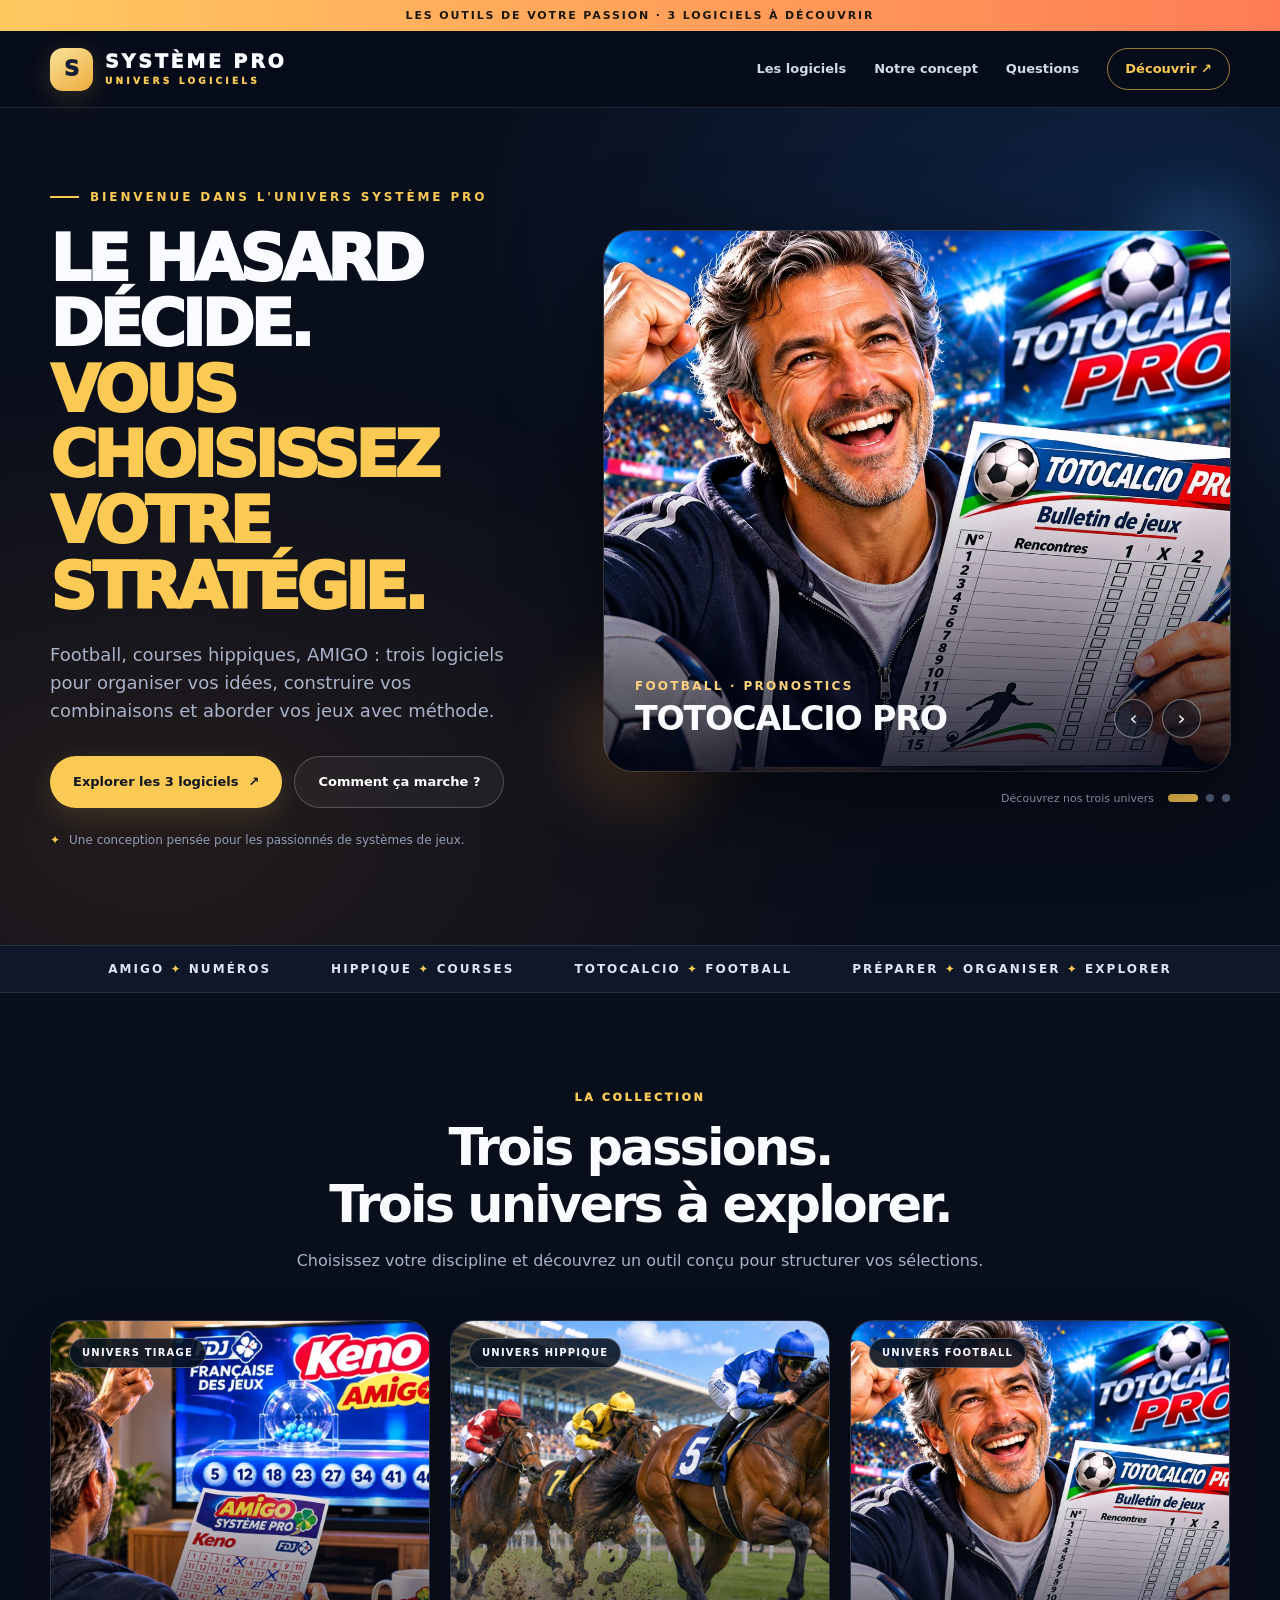
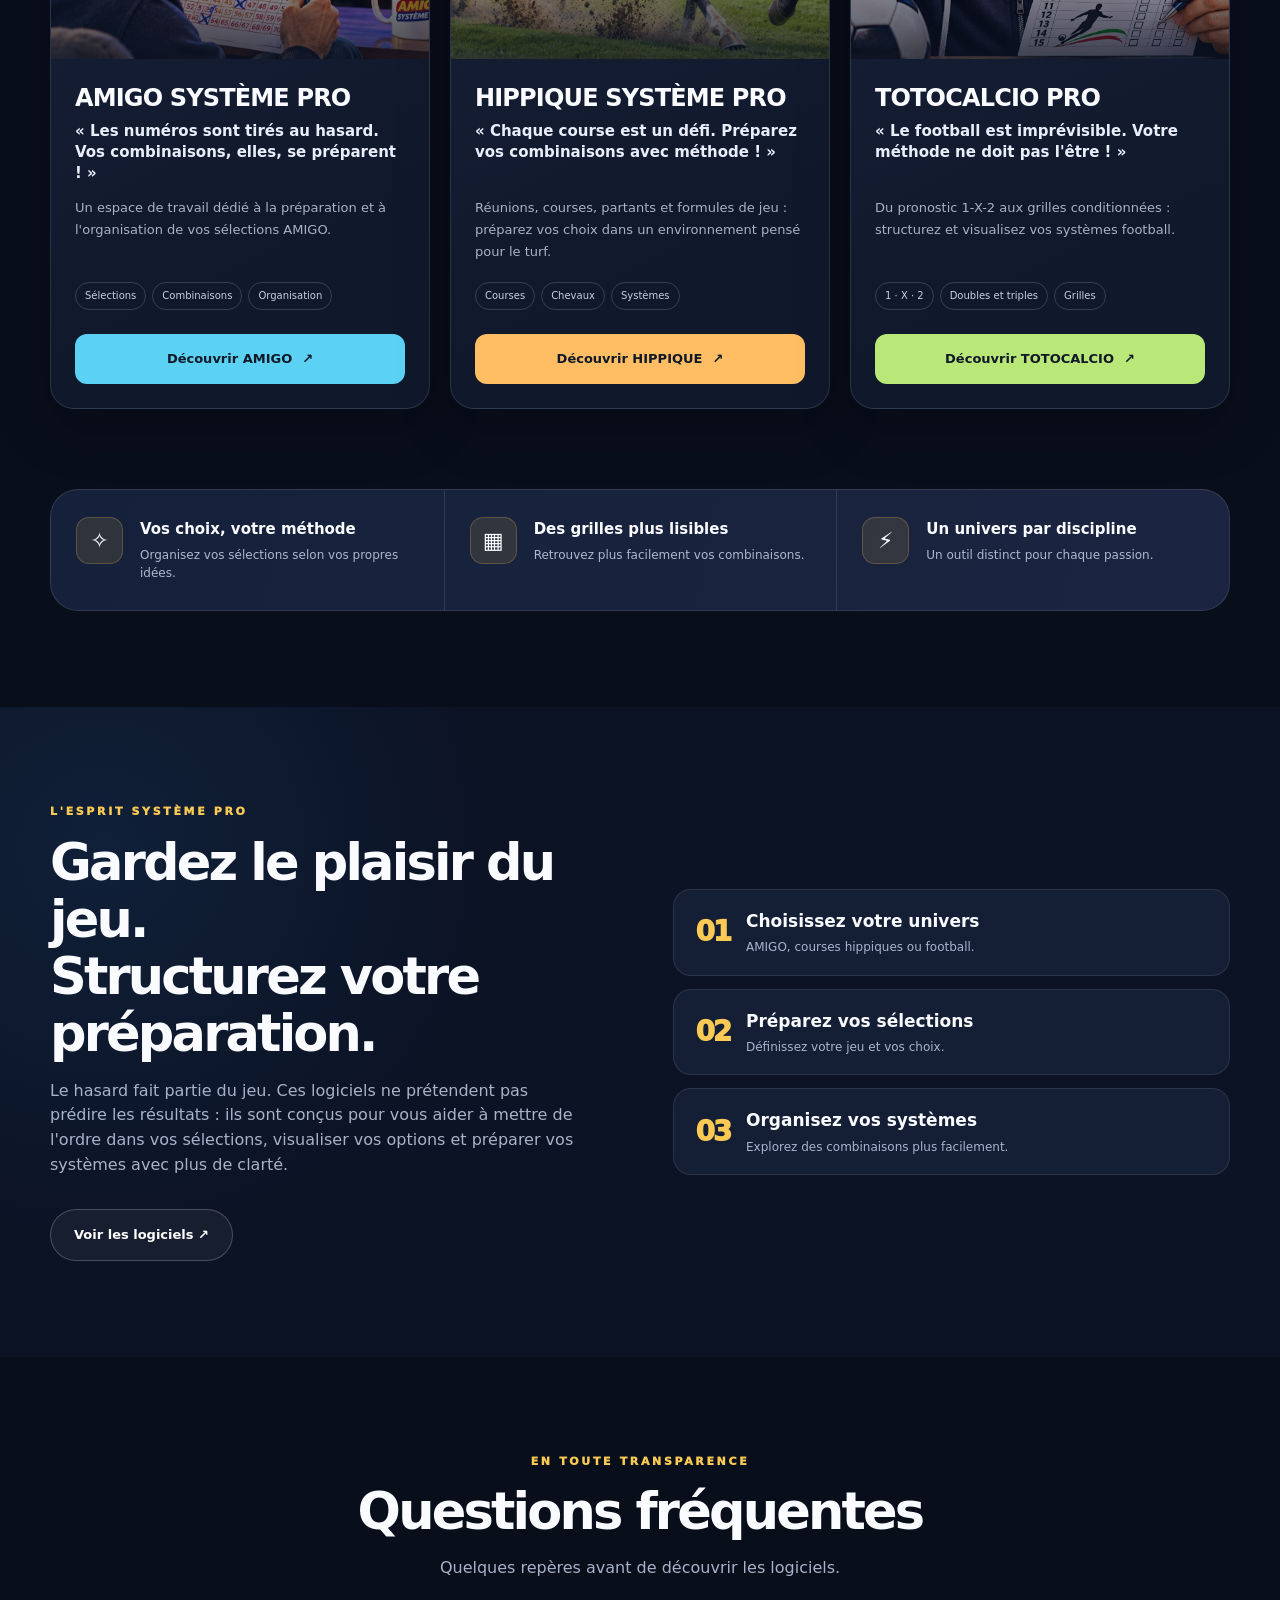
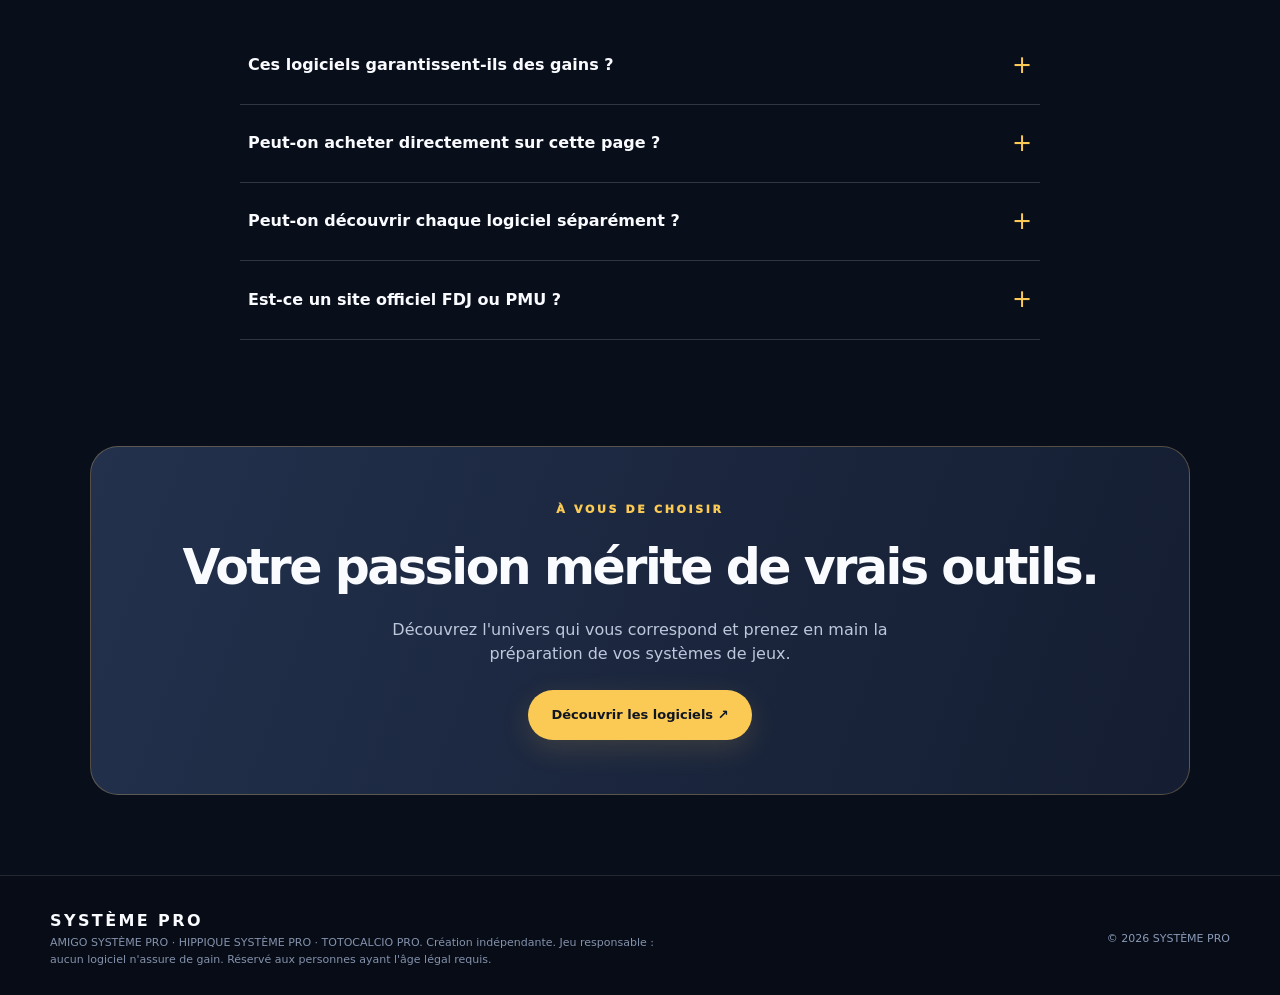
==== vitrine-systeme-pro/index.html @ 82f534f7 "Publier la version validée de la vitrine commerciale SYSTÈME PRO" ====
<!doctype html>
<html lang="fr">
<head>
<meta charset="utf-8"><meta name="viewport" content="width=device-width,initial-scale=1">
<meta name="theme-color" content="#080d1c">
<meta name="description" content="Découvrez AMIGO SYSTÈME PRO, HIPPIQUE SYSTÈME PRO et TOTOCALCIO PRO : trois logiciels pour préparer vos systèmes de jeux et organiser vos choix.">
<title>SYSTÈME PRO | Trois univers, une même passion</title>
<style>
:root{--bg:#090e1b;--ink:#f9fbff;--muted:#a8b2c8;--panel:#11182b;--line:rgba(255,255,255,.12);--gold:#faca54;--cyan:#45cfef;--radius:23px}
*{box-sizing:border-box}html{scroll-behavior:smooth}body{margin:0;background:var(--bg);color:var(--ink);font-family:Inter,ui-sans-serif,system-ui,-apple-system,BlinkMacSystemFont,"Segoe UI",sans-serif;line-height:1.55;overflow-x:hidden}button,a{-webkit-tap-highlight-color:transparent}a{color:inherit;text-decoration:none}button{font:inherit;cursor:pointer}button:focus-visible,a:focus-visible,summary:focus-visible{outline:3px solid #faca54;outline-offset:4px}p{margin:0}.wrap{width:min(1180px,calc(100% - 38px));margin-inline:auto}.skip{position:absolute;left:10px;top:-80px;z-index:50;background:white;color:black;padding:8px}.skip:focus{top:10px}.topbar{background:linear-gradient(90deg,#ffc960,#ff7c55);color:#1b170d;text-align:center;padding:7px 16px;font-size:11px;font-weight:900;letter-spacing:.17em;text-transform:uppercase}.header{position:relative;z-index:20;background:rgba(7,12,26,.9);backdrop-filter:blur(20px);border-bottom:1px solid var(--line)}.header-in{height:76px;display:flex;justify-content:space-between;align-items:center;gap:20px}.brand{display:inline-flex;align-items:center;gap:12px}.emblem{width:43px;height:43px;border-radius:13px;display:grid;place-items:center;background:linear-gradient(145deg,#f9e39a,#edab3b);color:#182038;font-size:21px;font-weight:1000;box-shadow:0 5px 26px #faca5433}.brandtxt{line-height:1.1;letter-spacing:.15em;font-weight:950;font-size:19px}.brandtxt small{display:block;letter-spacing:.36em;font-size:9px;color:var(--gold);margin-top:5px}.nav{display:flex;align-items:center;gap:28px;color:#d2d9e7;font-weight:650;font-size:13px}.nav a:hover{color:var(--gold)}.nav .nav-cta{padding:10px 17px;border:1px solid #faca5499;border-radius:100px;color:var(--gold)}
main{overflow:hidden}.hero{position:relative;padding:80px 0 95px;background:radial-gradient(ellipse at 89% 14%,#1953a04d,transparent 43%),radial-gradient(ellipse at 12% 86%,#b76a2726,transparent 46%)}.hero-in{display:grid;grid-template-columns:.88fr 1.12fr;align-items:center;gap:62px}.eyebrow{color:var(--gold);text-transform:uppercase;font-size:12px;letter-spacing:.24em;font-weight:900;display:flex;align-items:center;gap:11px}.eyebrow:before{content:"";width:29px;height:2px;background:currentColor}.hero h1{margin:20px 0 21px;font-size:clamp(42px,5vw,77px);line-height:1.025;letter-spacing:-.065em;font-weight:950}.hero h1 span{color:var(--gold)}.lead{color:var(--muted);font-size:clamp(16px,1.5vw,18px);max-width:480px}.btns{display:flex;flex-wrap:wrap;gap:12px;margin-top:31px}.btn{border:0;border-radius:100px;padding:15px 23px;display:inline-flex;align-items:center;justify-content:center;gap:10px;font-weight:850;font-size:13px;transition:transform .2s,background .2s,box-shadow .2s}.btn:hover{transform:translateY(-3px)}.btn.primary{background:var(--gold);color:#101522;box-shadow:0 9px 28px #faca5425}.btn.ghost{background:#ffffff0c;color:white;border:1px solid #ffffff35}.smallnote{font-size:12px;color:#929db5;margin-top:23px}.smallnote:before{content:"✦";color:var(--gold);margin-right:9px}
.hero-show{position:relative;min-width:0}.hero-frame{overflow:hidden;position:relative;border-radius:30px;aspect-ratio:1.16;background:#151f38;box-shadow:0 28px 90px #0008,0 0 0 1px #ffffff35}.hero-frame:after{content:"";position:absolute;inset:0;background:linear-gradient(180deg,transparent 45%,#010616d9);pointer-events:none}.hero-frame img{position:absolute;inset:0;width:100%;height:100%;object-fit:cover;object-position:center;opacity:0;transform:scale(1.09);transition:opacity .65s,transform 5.5s}.hero-frame img.active{opacity:1;transform:scale(1)}.hero-float{position:absolute;bottom:33px;left:31px;right:29px;z-index:2;display:flex;align-items:flex-end;justify-content:space-between;gap:12px}.hero-float strong{display:block;font-size:clamp(23px,2.6vw,35px);line-height:1.1;letter-spacing:-.035em}.hero-float small{display:block;font-size:12px;letter-spacing:.19em;text-transform:uppercase;color:#fbd17e;font-weight:900;margin-bottom:5px}.slide-control{display:flex;align-items:center;gap:9px}.round{border:1px solid #ffffff66;color:white;background:#0a162578;width:39px;height:39px;border-radius:50%;display:grid;place-items:center;font-size:20px}.round:hover{background:#fff2}.hero-bottom{margin-top:19px;display:flex;align-items:center;gap:14px;justify-content:flex-end}.dots{display:flex;gap:8px}.dot{padding:0;width:8px;height:8px;border:0;border-radius:100px;background:#54637b}.dot.active{width:30px;background:var(--gold)}.slide-caption{color:#abb8d2;font-size:11px}.orb{position:absolute;border-radius:50%;filter:blur(30px);pointer-events:none;z-index:-1}.orb.one{width:130px;height:130px;top:-30px;right:-34px;background:#4c9fed55}.orb.two{width:140px;height:140px;bottom:0;left:-30px;background:#fca0493b}
.marquee{border-top:1px solid #ffffff19;border-bottom:1px solid #ffffff19;background:#0f1729;overflow:hidden}.ticker{display:flex;gap:60px;white-space:nowrap;justify-content:center;padding:14px 8px;font-size:12px;font-weight:900;letter-spacing:.17em;color:#dbe5f5}.ticker i{font-style:normal;color:var(--gold)}
.section{padding:96px 0}.section-top{text-align:center;max-width:720px;margin:0 auto 46px}.kicker{font-size:11px;font-weight:950;text-transform:uppercase;letter-spacing:.24em;color:var(--gold)}.section h2{font-size:clamp(33px,4vw,51px);letter-spacing:-.055em;line-height:1.12;margin:13px 0 16px}.section-top p{color:var(--muted);font-size:16px}.products{display:grid;grid-template-columns:repeat(3,minmax(0,1fr));gap:20px}.product{background:linear-gradient(155deg,#18233a,#10182b 75%);border:1px solid #ffffff1c;border-radius:24px;overflow:hidden;display:flex;flex-direction:column;box-shadow:0 20px 55px #0003;transition:transform .24s,border-color .24s}.product:hover{transform:translateY(-9px);border-color:#ffffff65}.photo{position:relative;aspect-ratio:1.12;overflow:hidden;background:#15203c}.photo img{width:100%;height:100%;object-fit:cover;transition:transform .6s}.product:hover .photo img{transform:scale(1.08)}.photo:after{content:"";position:absolute;inset:45% 0 0;background:linear-gradient(transparent,#0c1426c9)}.pill{position:absolute;top:17px;left:18px;z-index:1;background:#081321e0;border:1px solid #ffffff44;border-radius:30px;padding:6px 12px;color:#f6f6ff;font-size:10px;font-weight:900;letter-spacing:.12em;text-transform:uppercase}.product-body{padding:26px 24px 24px;display:flex;flex-direction:column;flex:1}.product-body h3{font-size:24px;margin:0 0 10px;line-height:1.1;letter-spacing:-.035em}.tagline{font-weight:750;color:#e8effb;font-size:15px;line-height:1.4;min-height:63px}.desc{color:var(--muted);font-size:13px;line-height:1.7;margin-top:13px;flex:1}.badges{display:flex;gap:6px;flex-wrap:wrap;margin-top:19px}.badges span{border:1px solid #ffffff2a;border-radius:100px;font-size:10px;color:#c4d1e5;padding:5px 9px}.discover{margin-top:24px;width:100%;border-radius:12px;background:var(--accent);color:#111827}.product-amigo{--accent:#5bd2f4}.product-hippique{--accent:#ffbe63}.product-toto{--accent:#b9e879}
.featureband{margin-top:80px;border-radius:28px;display:grid;grid-template-columns:repeat(3,1fr);background:linear-gradient(100deg,#15213a,#1b2440);border:1px solid #ffffff1c;overflow:hidden}.feature{padding:27px 25px;display:flex;gap:17px;align-items:flex-start}.feature+.feature{border-left:1px solid #ffffff1d}.feat-icon{flex:0 0 47px;height:47px;border-radius:13px;background:#faca541d;border:1px solid #faca5438;display:grid;place-items:center;font-size:22px}.feature b{font-size:15px}.feature p{color:#adb9ce;font-size:12px;margin-top:4px}
.about{background:radial-gradient(circle at 8% 22%,#173a5f55,transparent 30%),#0c1325}.aboutin{display:grid;grid-template-columns:1fr 1fr;gap:65px;align-items:center}.aboutin h2{margin-top:14px}.aboutin>div>p{color:var(--muted);font-size:16px;max-width:530px}.steps{display:grid;gap:13px}.step{display:flex;gap:16px;align-items:center;background:#141e35;border:1px solid #ffffff19;border-radius:18px;padding:18px 22px}.stepnum{color:var(--gold);font-size:28px;font-weight:950;letter-spacing:-.08em}.step h3{margin:0;font-size:17px}.step p{color:#a7b6ce;font-size:12px;margin-top:4px}
.faq{max-width:800px;margin-inline:auto}.faq details{border-bottom:1px solid #ffffff2a;padding:20px 8px}.faq summary{cursor:pointer;font-size:16px;font-weight:800;list-style:none;display:flex;align-items:center;justify-content:space-between;gap:10px}.faq summary::-webkit-details-marker{display:none}.faq summary:after{content:"+";color:var(--gold);font-size:24px;font-weight:400}.faq details[open] summary:after{content:"−"}.faq details p{font-size:14px;color:var(--muted);padding-top:13px;line-height:1.8}
.endcta{text-align:center;margin:10px auto 80px;border:1px solid #d3af6855;border-radius:28px;background:linear-gradient(110deg,#23314d,#141d31);padding:54px 25px;max-width:1100px}.endcta h2{font-size:clamp(30px,4vw,49px);letter-spacing:-.05em;margin:12px 0}.endcta p{color:#bdc8dc;max-width:550px;margin:0 auto 23px}.footer{background:#070c17;border-top:1px solid #ffffff1c;padding:33px 0 27px}.footerin{display:flex;gap:20px;align-items:center;justify-content:space-between}.footer strong{letter-spacing:.15em}.footer p{font-size:11px;color:#8492ac;max-width:640px}.copyright{font-size:11px;color:#899bb7}
.modal-back{position:fixed;inset:0;z-index:100;display:none;align-items:center;justify-content:center;padding:20px;background:#020613d9;backdrop-filter:blur(12px)}.modal-back.open{display:flex}.modal{position:relative;width:min(870px,100%);max-height:min(90vh,940px);overflow:auto;background:#151e32;color:white;border-radius:25px;border:1px solid #ffffff3d;box-shadow:0 30px 100px #000b}.modalphoto{height:290px;position:relative}.modalphoto img{width:100%;height:100%;object-fit:cover}.modalphoto:after{content:"";position:absolute;inset:45% 0 0;background:linear-gradient(transparent,#151e32)}.modalcontent{padding:4px 32px 32px}.modalcontent h2{font-size:38px;letter-spacing:-.05em;margin:8px 0}.modalcontent .summary{color:#d9e1ef;font-size:17px;font-weight:600;margin-bottom:16px}.modalcontent ul{color:#b8c5d8;padding-left:20px;font-size:15px;line-height:2}.modalcontent .status{background:#faca541a;color:#f1dba1;border:1px solid #faca5439;border-radius:12px;padding:12px 15px;font-size:13px;margin-top:19px}.close{position:absolute;top:17px;right:17px;z-index:2;border:1px solid #ffffff66;background:#111a2bcf;color:white;width:42px;height:42px;border-radius:50%;font-size:25px}.modalcontent .btn{margin-top:20px}
@media(max-width:970px){.hero-in{gap:28px}.hero{padding:55px 0 65px}.products{gap:13px}.product-body{padding:21px 17px}.product-body h3{font-size:20px}.nav{gap:14px}.feature{padding:18px;gap:10px}.feat-icon{flex-basis:40px;height:40px}}
@media(max-width:700px){.topbar{font-size:9px;letter-spacing:.08em}.header-in{height:68px}.brandtxt{font-size:17px}.nav a:not(.nav-cta){display:none}.hero{padding:43px 0 52px}.hero-in{grid-template-columns:1fr;gap:39px}.hero h1{font-size:clamp(43px,10vw,64px);max-width:610px}.hero-show{width:100%}.hero-frame{aspect-ratio:1.19}.hero-float{left:20px;right:18px;bottom:22px}.hero-float strong{font-size:25px}.section{padding:68px 0}.section-top{margin-bottom:32px}.products{grid-template-columns:1fr;max-width:480px;margin:auto;gap:24px}.photo{aspect-ratio:1.35}.product-body{padding:25px}.product-body h3{font-size:27px}.tagline{min-height:0}.featureband{grid-template-columns:1fr;margin-top:45px}.feature+.feature{border-left:none;border-top:1px solid #ffffff1d}.feature{padding:22px}.aboutin{grid-template-columns:1fr;gap:28px}.endcta{margin-bottom:45px}.footerin{flex-direction:column;align-items:flex-start}.modalcontent{padding:4px 21px 25px}.modalphoto{height:210px}.modalcontent h2{font-size:31px}}
@media(prefers-reduced-motion:reduce){*,*:before,*:after{animation-duration:.01ms!important;transition-duration:.01ms!important;scroll-behavior:auto!important}}
</style>
</head>
<body>
<a class="skip" href="#logiciels">Aller aux logiciels</a>
<div class="topbar">Les outils de votre passion · 3 logiciels à découvrir</div>
<header class="header"><div class="wrap header-in"><a class="brand" href="#accueil" aria-label="Système Pro, accueil"><span class="emblem">S</span><span class="brandtxt">SYSTÈME PRO<small>UNIVERS LOGICIELS</small></span></a><nav class="nav" aria-label="Navigation"><a href="#logiciels">Les logiciels</a><a href="#concept">Notre concept</a><a href="#questions">Questions</a><a href="#logiciels" class="nav-cta">Découvrir ↗</a></nav></div></header>
<main>
<section id="accueil" class="hero"><div class="wrap hero-in"><div><div class="eyebrow">Bienvenue dans l'univers Système Pro</div><h1>LE HASARD<br>DÉCIDE.<br><span>VOUS CHOISISSEZ<br>VOTRE STRATÉGIE.</span></h1><p class="lead">Football, courses hippiques, AMIGO : trois logiciels pour organiser vos idées, construire vos combinaisons et aborder vos jeux avec méthode.</p><div class="btns"><a class="btn primary" href="#logiciels">Explorer les 3 logiciels <span aria-hidden="true">↗</span></a><a class="btn ghost" href="#concept">Comment ça marche ?</a></div><p class="smallnote">Une conception pensée pour les passionnés de systèmes de jeux.</p></div><div class="hero-show"><div class="orb one"></div><div class="orb two"></div><div class="hero-frame" aria-label="Diaporama des trois logiciels"><img class="active" src="[data-uri]" alt="Supporter heureux avec son bulletin TOTOCALCIO PRO" data-slide="0"><img src="[data-uri]" alt="Chevaux de course au galop sur l'hippodrome" data-slide="1"><img src="[data-uri]" alt="Joueur devant un écran de tirage AMIGO" data-slide="2"><div class="hero-float"><div><small id="hero-label">Football · Pronostics</small><strong id="hero-title">TOTOCALCIO PRO</strong></div><div class="slide-control"><button class="round" id="prev" aria-label="Visuel précédent">‹</button><button class="round" id="next" aria-label="Visuel suivant">›</button></div></div></div><div class="hero-bottom"><span class="slide-caption">Découvrez nos trois univers</span><div class="dots" aria-label="Choisir un visuel"><button class="dot active" aria-label="TOTOCALCIO PRO" data-index="0" aria-current="true"></button><button class="dot" aria-label="HIPPIQUE SYSTÈME PRO" data-index="1"></button><button class="dot" aria-label="AMIGO SYSTÈME PRO" data-index="2"></button></div></div></div></div></section>
<div class="marquee"><div class="ticker"><span>AMIGO <i>✦</i> NUMÉROS</span><span>HIPPIQUE <i>✦</i> COURSES</span><span>TOTOCALCIO <i>✦</i> FOOTBALL</span><span>PRÉPARER <i>✦</i> ORGANISER <i>✦</i> EXPLORER</span></div></div>
<section class="section" id="logiciels"><div class="wrap"><div class="section-top"><div class="kicker">La collection</div><h2>Trois passions.<br>Trois univers à explorer.</h2><p>Choisissez votre discipline et découvrez un outil conçu pour structurer vos sélections.</p></div><div class="products">
<article class="product product-amigo"><div class="photo"><img src="[data-uri]" alt="Un homme observe à la télévision le tirage AMIGO" loading="lazy"><span class="pill">Univers tirage</span></div><div class="product-body"><h3>AMIGO SYSTÈME PRO</h3><p class="tagline">« Les numéros sont tirés au hasard. Vos combinaisons, elles, se préparent ! »</p><p class="desc">Un espace de travail dédié à la préparation et à l'organisation de vos sélections AMIGO.</p><div class="badges"><span>Sélections</span><span>Combinaisons</span><span>Organisation</span></div><button class="btn discover" data-product="amigo">Découvrir AMIGO <span aria-hidden="true">↗</span></button></div></article>
<article class="product product-hippique"><div class="photo"><img src="[data-uri]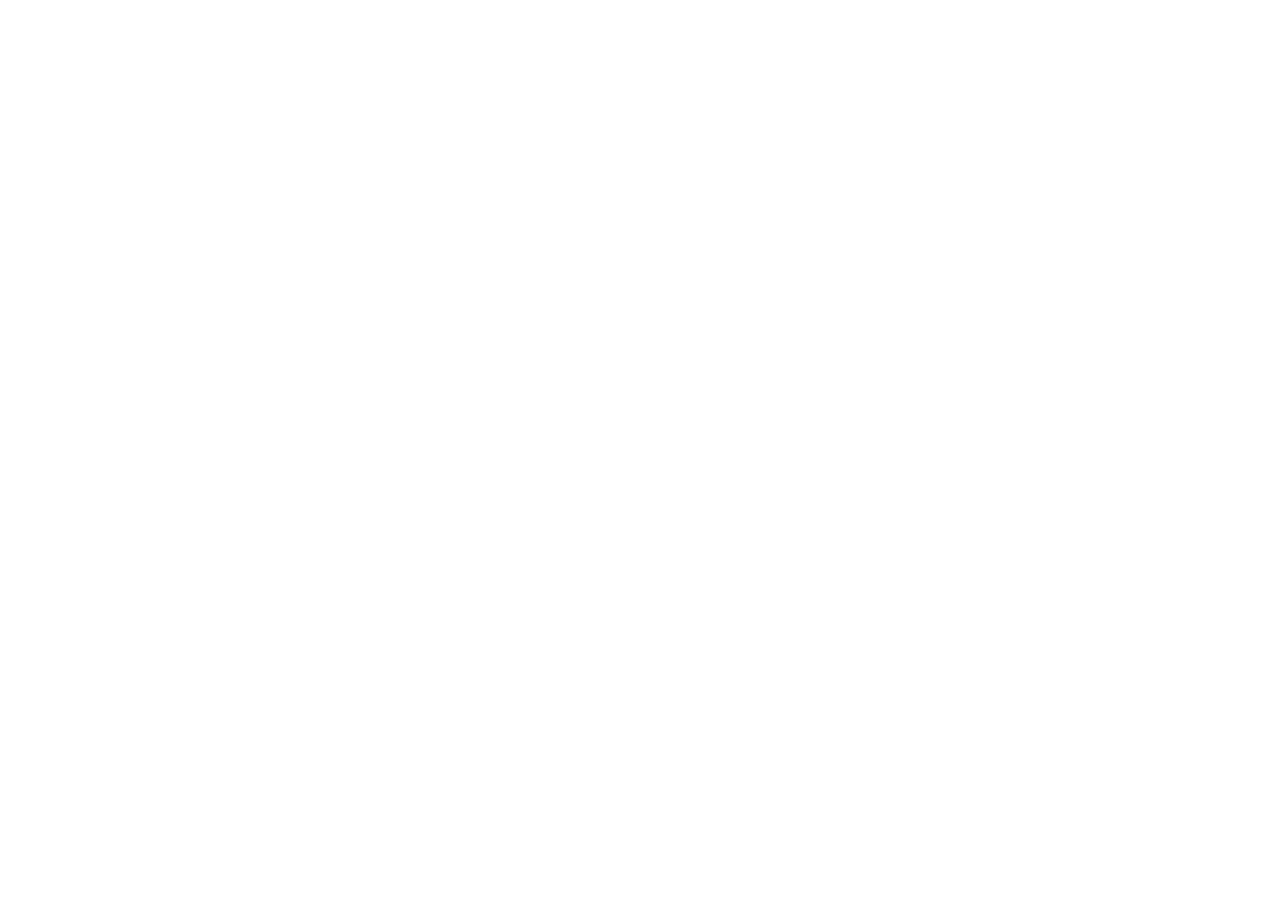
